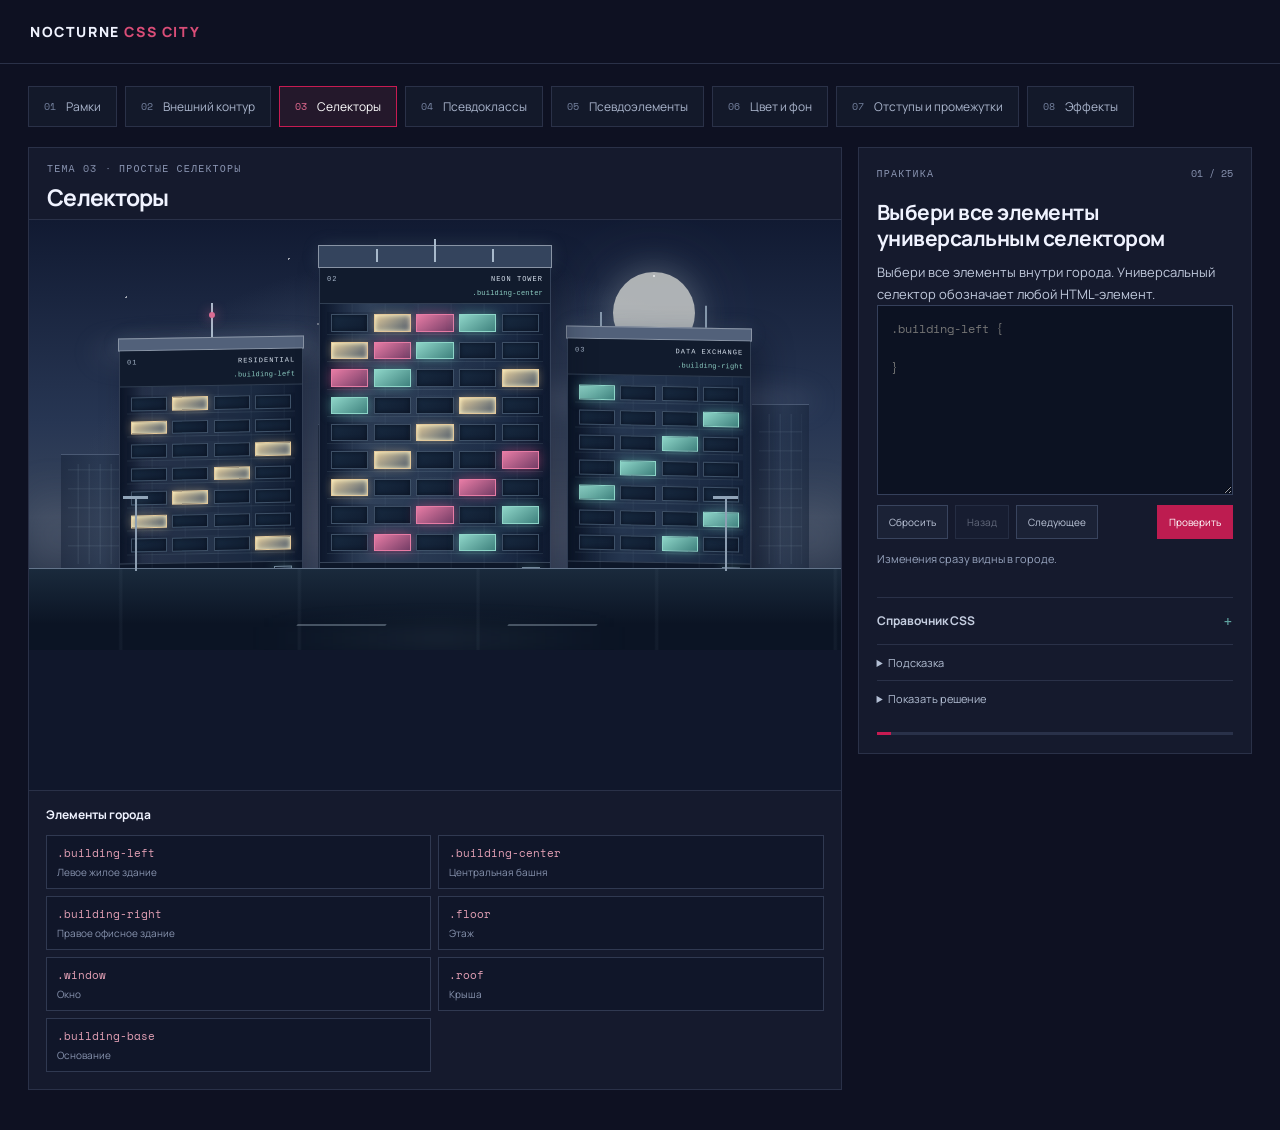
==== index.html @ a08a7c62 "Add dedicated pseudo-class and pseudo-element topic tabs" ====
<!doctype html>
<html lang="ru">
<head>
  <meta charset="utf-8">
  <meta name="viewport" content="width=device-width,initial-scale=1">
  <meta name="theme-color" content="#0e1122">
  <title>NOCTURNE CSS City</title>
  <link rel="stylesheet" href="./styles.css?v=d28ca17">
</head>
<body>
  <header class="topbar">
    <a class="brand" href="./">NOCTURNE <span>CSS CITY</span></a>
    
  </header>
  <main class="app">
    <nav class="topics" aria-label="Темы CSS">
      <button class="topic" data-topic="frame"><b>01</b><span>Рамки</span></button>
      <button class="topic" data-topic="outline"><b>02</b><span>Внешний контур</span></button>
      <button class="topic active" data-topic="selectors"><b>03</b><span>Селекторы</span></button>
      <button class="topic" data-topic="pseudoClasses"><b>04</b><span>Псевдоклассы</span></button>
      <button class="topic" data-topic="pseudoElements"><b>05</b><span>Псевдоэлементы</span></button>
      <button class="topic" data-topic="colors"><b>06</b><span>Цвет и фон</span></button>
      <button class="topic" data-topic="spacing"><b>07</b><span>Отступы и промежутки</span></button>
      <button class="topic" data-topic="effects"><b>08</b><span>Эффекты</span></button>
      
    </nav>
    <section class="workspace">
      <section class="scene-panel">
        <div class="panel-heading"><div><span class="kicker" id="topic-kicker">ТЕМА 01</span><h1 id="topic-title">Селекторы</h1></div></div>
        <iframe class="city-frame" src="./scenes/city/index.html" title="Городская сцена"></iframe>
        <div class="class-map">
          <div class="class-map-head"><strong>Элементы города</strong></div>
          <div class="class-list">
            <button class="class-chip" data-selector=".building-left"><code>.building-left</code><span>Левое жилое здание</span></button>
            <button class="class-chip" data-selector=".building-center"><code>.building-center</code><span>Центральная башня</span></button>
            <button class="class-chip" data-selector=".building-right"><code>.building-right</code><span>Правое офисное здание</span></button>
            <button class="class-chip" data-selector=".floor"><code>.floor</code><span>Этаж</span></button>
            <button class="class-chip" data-selector=".window"><code>.window</code><span>Окно</span></button>
            <button class="class-chip" data-selector=".roof"><code>.roof</code><span>Крыша</span></button>
            <button class="class-chip" data-selector=".building-base"><code>.building-base</code><span>Основание</span></button>
          </div>
        </div>
      </section>
      <aside class="task-panel">
        <div class="task-top"><span class="kicker">ПРАКТИКА</span><span id="task-count">01 / 13</span></div>
        <h2 id="task-title">Выбери элемент</h2>
        <p id="task-prompt">Выбери класс здания в списке и измени его стиль.</p>
        
        
        <textarea id="css-input" spellcheck="false" autocapitalize="off" autocomplete="off" placeholder=".building-left {&#10;  &#10;}"></textarea>
        <div class="editor-actions">
          <button id="reset" class="button secondary">Сбросить</button>
          <button id="previous" class="button secondary" disabled>Назад</button>
          <button id="skip" class="button secondary">Следующее</button>
          <button id="check" class="button primary">Проверить</button>
        </div>
        <p id="status" class="status" role="status" aria-live="polite">Изменения сразу видны в городе.</p>
        <details class="reference"><summary>Справочник CSS</summary><div id="reference-content" class="reference-content"></div></details>
        <details class="help"><summary>Подсказка</summary><p id="hint"></p></details>
        <details class="help"><summary>Показать решение</summary><pre id="solution"></pre><button id="insert" class="button secondary">Вставить в редактор</button></details>
        <div class="task-progress"><span id="progress"></span></div>
      </aside>
    </section>
  </main>
  <script src="./city-editor.js?v=task-navigation-20261126-5"></script>
</body>
</html>
---- styles.css ----
@import url('https://fonts.googleapis.com/css2?family=Manrope:wght@400;500;600;700;800&family=Space+Mono:wght@400;700&display=swap');
:root{color-scheme:dark;--bg:#0e1122;--panel:#151a2d;--panel2:#1a2035;--line:#2a3148;--muted:#8994b1;--text:#f0f3ff;--pink:#c71b52;--teal:#60a4a1;--mono:'Space Mono',monospace;--sans:'Manrope',system-ui,sans-serif}
*{box-sizing:border-box}body{margin:0;background:var(--bg);color:var(--text);font-family:var(--sans);min-height:100vh}button,textarea{font:inherit}.topbar{height:64px;padding:0 30px;border-bottom:1px solid var(--line);display:flex;align-items:center;justify-content:space-between}.brand{color:var(--text);text-decoration:none;font-size:14px;font-weight:800;letter-spacing:1.6px}.brand span{color:#d94d77}.kicker{font:10px var(--mono);letter-spacing:1.2px;color:var(--muted)}.app{max-width:1440px;margin:auto;padding:22px 28px 40px}.topics{display:flex;gap:8px;margin-bottom:16px;overflow-x:auto;padding-bottom:4px}.topic{display:flex;align-items:center;gap:10px;white-space:nowrap;background:#13192a;border:1px solid var(--line);color:#aab5cc;padding:11px 15px;cursor:pointer}.topic b{font:10px var(--mono);color:#74819e}.topic span{font-size:12px}.topic.active{border-color:var(--pink);background:#24182b;color:#fff}.topic.active b{color:#e46b91}.workspace{display:grid;grid-template-columns:minmax(0,1.65fr) minmax(300px,.8fr);gap:16px;align-items:start}.scene-panel,.task-panel{background:var(--panel);border:1px solid var(--line);min-width:0}.panel-heading{height:72px;padding:14px 18px;display:flex;align-items:center;justify-content:space-between;border-bottom:1px solid var(--line)}h1{font-size:23px;margin:4px 0 0;letter-spacing:-.7px}.city-frame{display:block;width:100%;height:clamp(390px,45vw,570px);border:0;background:#10172b}.class-map{padding:15px 17px 17px;border-top:1px solid var(--line)}.class-map-head{display:flex;justify-content:flex-start;gap:10px;align-items:baseline;margin-bottom:12px}.class-map-head strong{font-size:12px}.class-map-head span{font-size:10px;color:var(--muted)}.class-list{display:grid;grid-template-columns:repeat(2,minmax(0,1fr));gap:7px}.class-chip{display:flex;flex-direction:column;align-items:flex-start;gap:4px;text-align:left;padding:9px 10px;background:#101629;border:1px solid #303951;color:#aeb9d0;cursor:pointer;min-width:0}.class-chip:hover{border-color:var(--teal);background:#172631}.class-chip code{font:11px var(--mono);color:#e3a0b5}.class-chip span{font-size:10px;color:#8995b0}.task-panel{padding:18px;position:sticky;top:12px}.task-top{display:flex;justify-content:space-between;color:var(--muted);font:10px var(--mono)}h2{font-size:21px;line-height:1.25;margin:18px 0 9px;letter-spacing:-.5px}#task-prompt{font-size:13px;line-height:1.7;color:#c0c9dc;margin:0}textarea{display:block;width:100%;height:190px;resize:vertical;background:#0c1222;border:1px solid #35405b;color:#e9a4b9;padding:13px;font:12px/1.65 var(--mono);outline:none;tab-size:2}textarea:focus{border-color:#668e92}.editor-actions{display:flex;gap:7px;margin-top:10px}.button{border:1px solid #39445e;padding:9px 11px;font-size:10px;cursor:pointer;color:#c0c9dc;background:#1b2236}.button:hover{border-color:#7888a7}.button.primary{background:#bd1c50;border-color:#bd1c50;color:#fff;margin-left:auto}.button.primary:hover{background:#d42b62}.button:disabled{opacity:.45;cursor:default}.status{min-height:34px;font-size:11px;line-height:1.5;color:#98a5bf;margin:12px 0}.status.good{color:#86c4b4}.status.bad{color:#e58ba3}.help{border-top:1px solid var(--line);padding:10px 0;color:#b3bfd4;font-size:11px}.help summary{cursor:pointer}.help p{line-height:1.6;color:#9ca9c2}.help pre{white-space:pre-wrap;background:#0d1425;padding:10px;color:#e5a1b6;font:11px/1.6 var(--mono)}.help .button{margin-top:4px}.task-progress{height:3px;background:#293149;margin-top:16px}.task-progress span{display:block;width:25%;height:100%;background:var(--pink);transition:width .2s}
@media(max-width:850px){.workspace{grid-template-columns:1fr}.task-panel{position:static;grid-row:1}.city-frame{height:470px}.class-list{grid-template-columns:repeat(2,minmax(0,1fr))}}
@media(max-width:520px){.topbar{padding:0 15px}.app{padding:14px 10px 28px}.topic{padding:10px 12px}.city-frame{height:420px}.class-map-head{display:block}.class-map-head span{display:block;margin-top:4px}.class-list{grid-template-columns:1fr 1fr}.task-panel{padding:14px}textarea{height:155px}}

.reference{border-top:1px solid var(--line);padding:11px 0;color:#c5cee0;font-size:12px}
.reference>summary{cursor:pointer;list-style:none;display:flex;align-items:center;justify-content:space-between;font-weight:700}
.reference>summary::-webkit-details-marker{display:none}
.reference>summary:after{content:"+";font:16px var(--mono);color:var(--teal)}
.reference[open]>summary:after{content:"−"}
.reference-content{padding-top:10px}
.reference-group{padding:9px 0;border-top:1px solid #252d43}
.reference-group h3{font-size:11px;color:#8fc8c0;margin:0 0 7px}
.reference-item{display:grid;grid-template-columns:minmax(105px,.8fr) 1.5fr;gap:8px;padding:5px 0;align-items:start}
.reference-item code{font:10px var(--mono);color:#e5a2b9;overflow-wrap:anywhere}
.reference-item p{font-size:10px;line-height:1.5;color:#aab6cd;margin:0}
.reference-item p code{color:#d7c2ce}
.reference-note{font-size:10px;line-height:1.5;color:#7f8da9;margin:8px 0 0}

.reference-property{border-top:1px solid #222b40;padding:7px 0}
.reference-property>summary{display:grid;grid-template-columns:minmax(95px,.72fr) 1.6fr 14px;gap:9px;align-items:start;cursor:pointer;list-style:none}
.reference-property>summary::-webkit-details-marker,.reference-part>summary::-webkit-details-marker{display:none}
.reference-property>summary:after{content:"+";grid-column:3;grid-row:1;color:var(--teal);font:13px var(--mono);text-align:right}
.reference-property[open]>summary:after{content:"−"}
.reference-property>summary code{font:10px var(--mono);color:#e5a2b9;overflow-wrap:anywhere}
.reference-property>summary span{font-size:10px;line-height:1.5;color:#aab6cd}
.reference-parts{margin:9px 0 2px 10px;padding-left:12px;border-left:1px solid #34435a}
.reference-part{padding:5px 0;border-top:1px solid #202a40}
.reference-part>summary{cursor:pointer;list-style:none;display:flex;align-items:center;justify-content:space-between;color:#8fc8c0;font-size:10px;font-weight:600}
.reference-part>summary:after{content:"+";font:12px var(--mono);color:#8fc8c0}
.reference-part[open]>summary:after{content:"−"}
.reference-part p{font-size:10px;line-height:1.55;color:#aab6cd;margin:6px 0 2px}
@media(max-width:520px){.reference-property>summary{grid-template-columns:minmax(0,1fr) 14px;gap:3px}.reference-property>summary code{grid-column:1;grid-row:1;font-size:10px}.reference-property>summary span{grid-column:1;grid-row:2}.reference-property>summary:after{grid-column:2;grid-row:1}.reference-parts{margin-left:5px}.reference-part{display:block}}
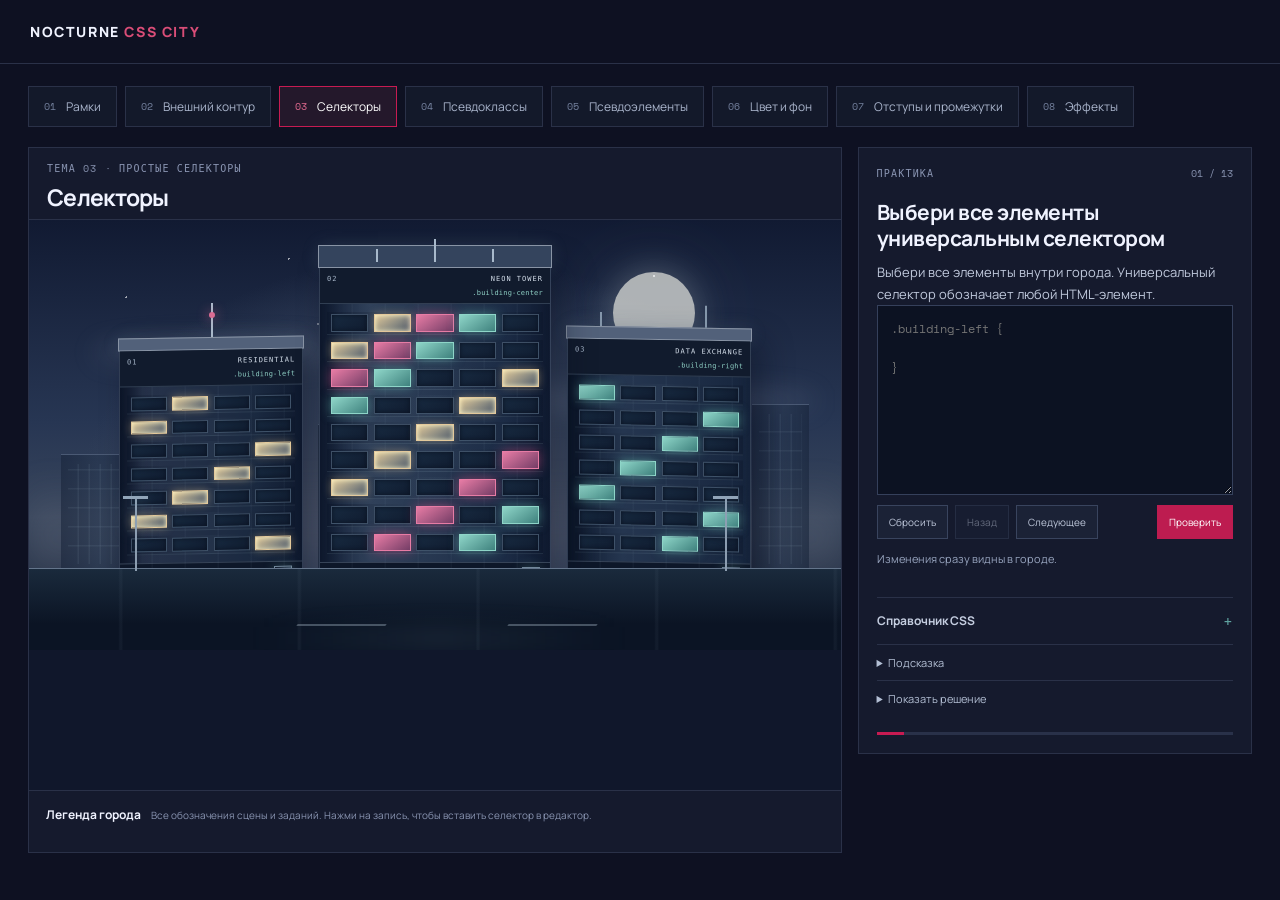
==== commit 3b7c716d: "ui: replace partial class map with shared city legend" ====
--- a/index.html
+++ b/index.html
@@ -28,18 +28,13 @@
       <section class="scene-panel">
         <div class="panel-heading"><div><span class="kicker" id="topic-kicker">ТЕМА 01</span><h1 id="topic-title">Селекторы</h1></div></div>
         <iframe class="city-frame" src="./scenes/city/index.html" title="Городская сцена"></iframe>
-        <div class="class-map">
-          <div class="class-map-head"><strong>Элементы города</strong></div>
-          <div class="class-list">
-            <button class="class-chip" data-selector=".building-left"><code>.building-left</code><span>Левое жилое здание</span></button>
-            <button class="class-chip" data-selector=".building-center"><code>.building-center</code><span>Центральная башня</span></button>
-            <button class="class-chip" data-selector=".building-right"><code>.building-right</code><span>Правое офисное здание</span></button>
-            <button class="class-chip" data-selector=".floor"><code>.floor</code><span>Этаж</span></button>
-            <button class="class-chip" data-selector=".window"><code>.window</code><span>Окно</span></button>
-            <button class="class-chip" data-selector=".roof"><code>.roof</code><span>Крыша</span></button>
-            <button class="class-chip" data-selector=".building-base"><code>.building-base</code><span>Основание</span></button>
+        <section class="class-map" aria-labelledby="city-legend-title">
+          <div class="class-map-head">
+            <strong id="city-legend-title">Легенда города</strong>
+            <span>Все обозначения сцены и заданий. Нажми на запись, чтобы вставить селектор в редактор.</span>
           </div>
-        </div>
+          <div id="city-legend" class="city-legend" aria-live="polite"></div>
+        </section>
       </section>
       <aside class="task-panel">
         <div class="task-top"><span class="kicker">ПРАКТИКА</span><span id="task-count">01 / 13</span></div>
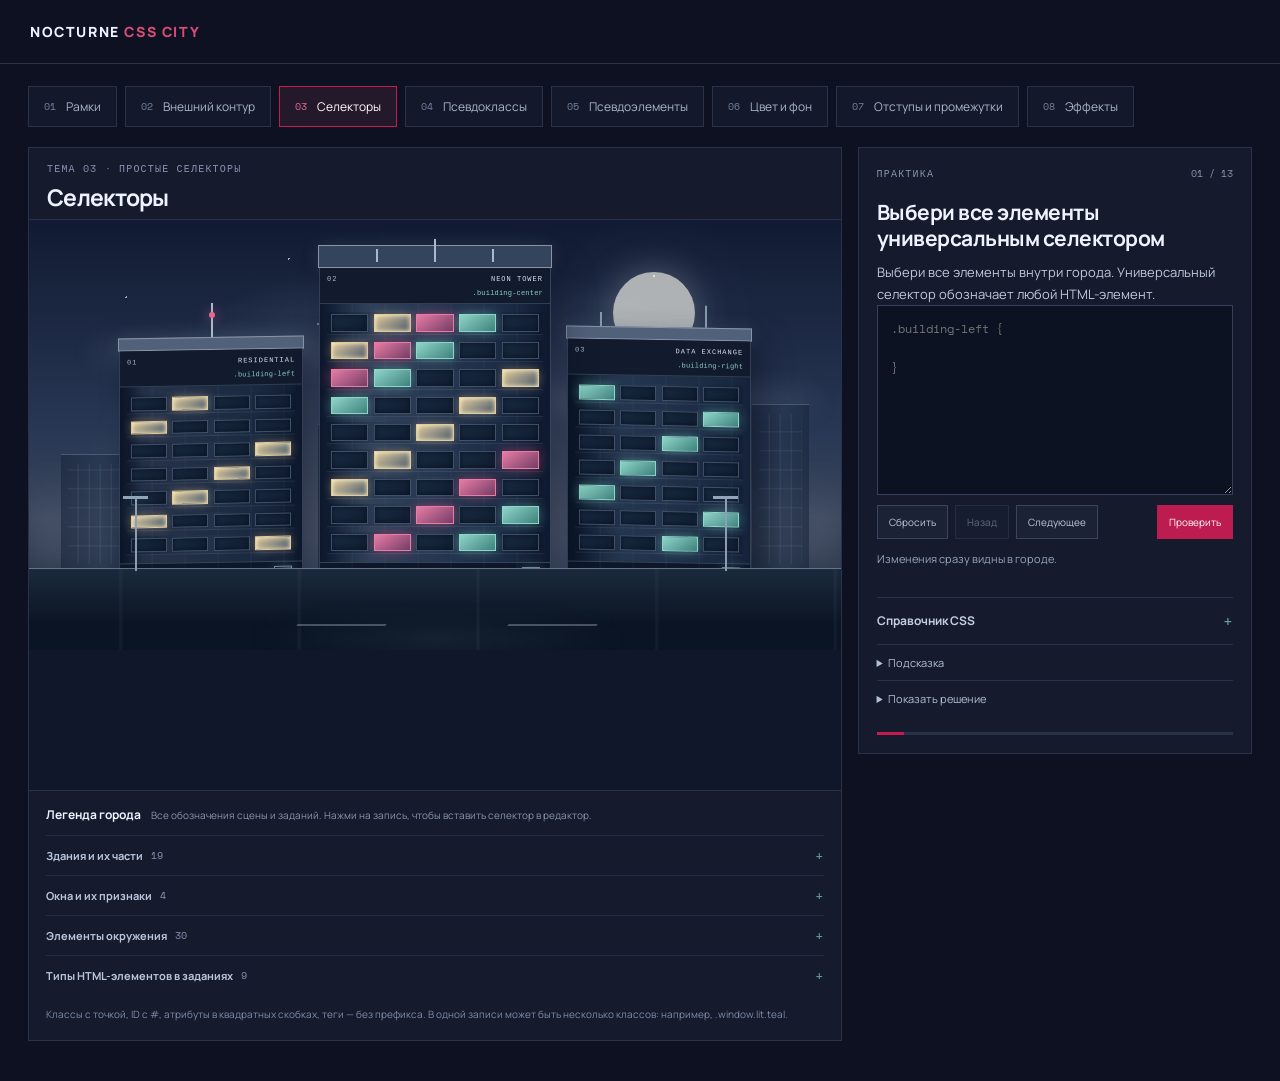
==== commit b81c9b2c: "Refresh CSS checker asset versions" ====
--- a/index.html
+++ b/index.html
@@ -27,7 +27,7 @@
     <section class="workspace">
       <section class="scene-panel">
         <div class="panel-heading"><div><span class="kicker" id="topic-kicker">ТЕМА 01</span><h1 id="topic-title">Селекторы</h1></div></div>
-        <iframe class="city-frame" src="./scenes/city/index.html" title="Городская сцена"></iframe>
+        <iframe class="city-frame" src="./scenes/city/index.html?v=property-checker-20261127-1" title="Городская сцена"></iframe>
         <section class="class-map" aria-labelledby="city-legend-title">
           <div class="class-map-head">
             <strong id="city-legend-title">Легенда города</strong>
@@ -57,6 +57,6 @@
       </aside>
     </section>
   </main>
-  <script src="./city-editor.js?v=task-navigation-20261126-5"></script>
+  <script src="./city-editor.js?v=property-checker-20261127-1"></script>
 </body>
 </html>
--- a/styles.css
+++ b/styles.css
@@ -32,3 +32,18 @@
 .reference-part[open]>summary:after{content:"−"}
 .reference-part p{font-size:10px;line-height:1.55;color:#aab6cd;margin:6px 0 2px}
 @media(max-width:520px){.reference-property>summary{grid-template-columns:minmax(0,1fr) 14px;gap:3px}.reference-property>summary code{grid-column:1;grid-row:1;font-size:10px}.reference-property>summary span{grid-column:1;grid-row:2}.reference-property>summary:after{grid-column:2;grid-row:1}.reference-parts{margin-left:5px}.reference-part{display:block}}
+
+/* Общая легенда сцены */
+.legend-group{border-top:1px solid #252d43;padding:9px 0}
+.legend-group>summary{display:flex;align-items:center;justify-content:space-between;cursor:pointer;list-style:none;color:#b9c5dc;font-size:11px;font-weight:700}
+.legend-group>summary::-webkit-details-marker{display:none}
+.legend-group>summary:after{content:"+";font:14px var(--mono);color:var(--teal);margin-left:auto;padding-left:10px}
+.legend-group[open]>summary:after{content:"−"}
+.legend-group>summary span{font:10px var(--mono);color:var(--muted);margin-left:8px}
+.legend-group .class-list{padding-top:9px}
+.class-chip{gap:5px}
+.class-chip span{display:flex;flex-direction:column;gap:3px;line-height:1.45}
+.class-chip span strong{font-size:10px;color:#c7d2e8;font-weight:700}
+.class-chip span{font-size:9px}
+.legend-note{font-size:10px;line-height:1.55;color:#7f8da9;margin:12px 0 0}
+@media(max-width:520px){.legend-group .class-list{grid-template-columns:1fr}}
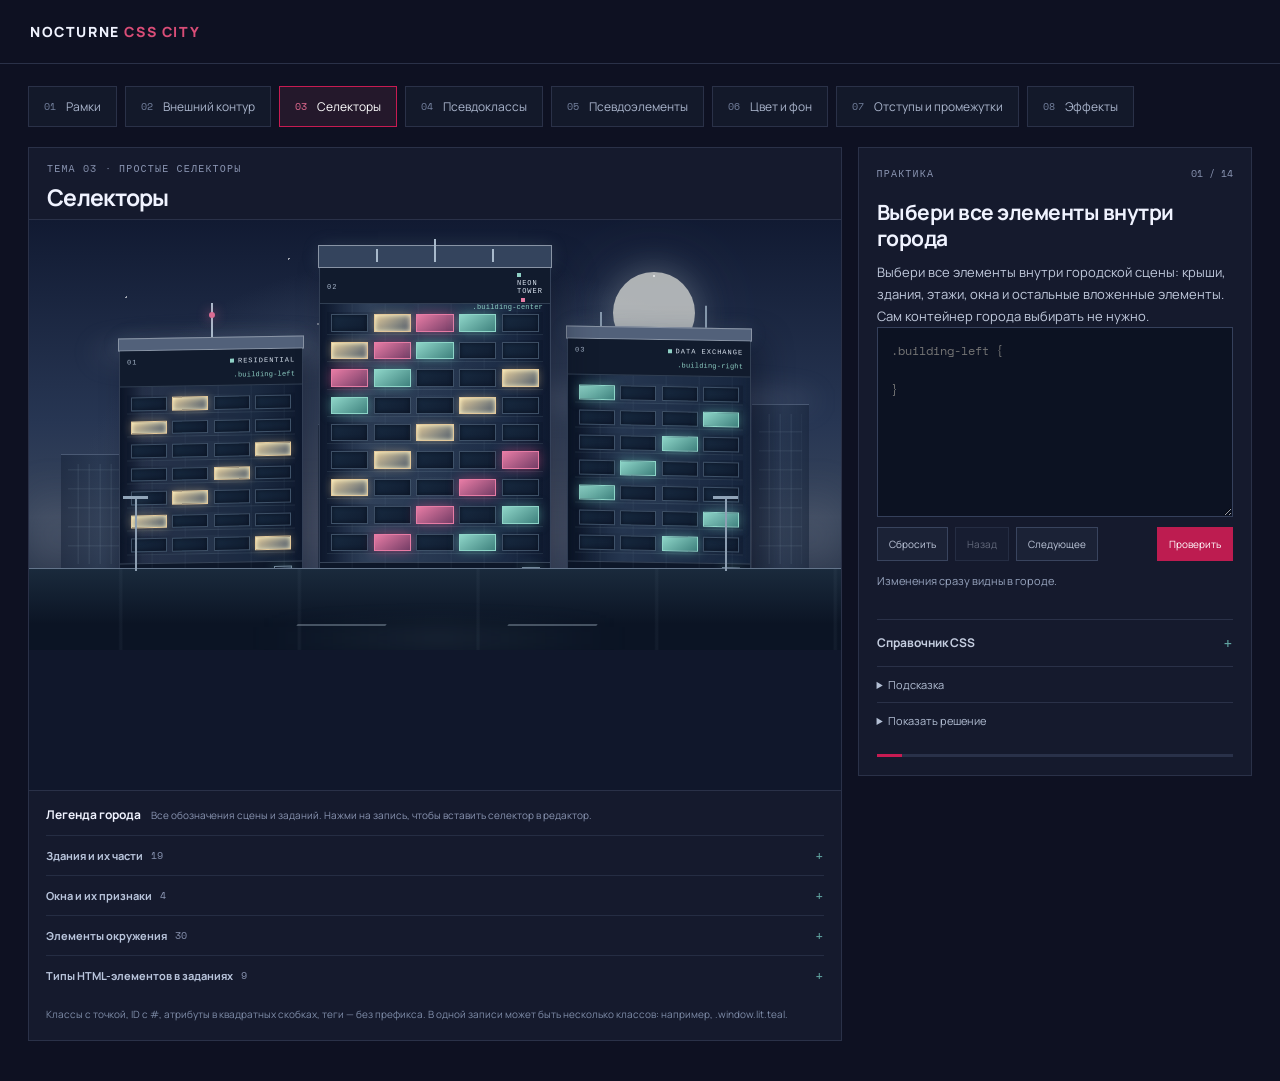
==== commit 30966680: "Refresh asset versions after exercise audit fixes" ====
--- a/index.html
+++ b/index.html
@@ -27,7 +27,7 @@
     <section class="workspace">
       <section class="scene-panel">
         <div class="panel-heading"><div><span class="kicker" id="topic-kicker">ТЕМА 01</span><h1 id="topic-title">Селекторы</h1></div></div>
-        <iframe class="city-frame" src="./scenes/city/index.html?v=property-checker-20261127-1" title="Городская сцена"></iframe>
+        <iframe class="city-frame" src="./scenes/city/index.html?v=exercise-audit-fixes-20261128-1" title="Городская сцена"></iframe>
         <section class="class-map" aria-labelledby="city-legend-title">
           <div class="class-map-head">
             <strong id="city-legend-title">Легенда города</strong>
@@ -57,6 +57,6 @@
       </aside>
     </section>
   </main>
-  <script src="./city-editor.js?v=property-checker-20261127-1"></script>
+  <script src="./city-editor.js?v=exercise-audit-fixes-20261128-1"></script>
 </body>
 </html>
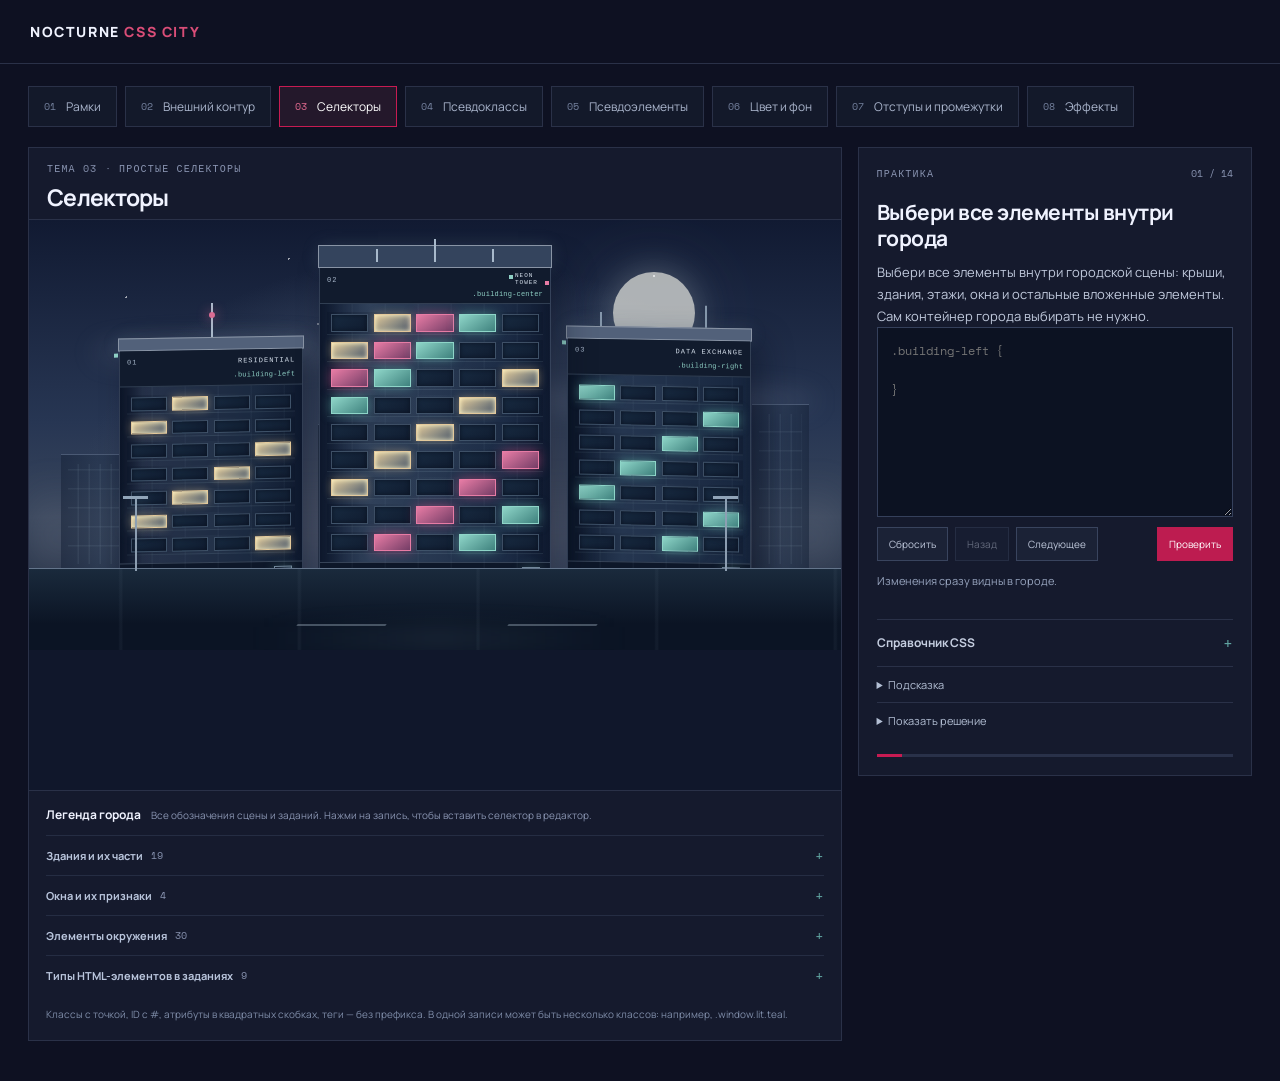
==== commit 59e4e453: "Refresh asset version after final selector feedback changes" ====
--- a/index.html
+++ b/index.html
@@ -27,7 +27,7 @@
     <section class="workspace">
       <section class="scene-panel">
         <div class="panel-heading"><div><span class="kicker" id="topic-kicker">ТЕМА 01</span><h1 id="topic-title">Селекторы</h1></div></div>
-        <iframe class="city-frame" src="./scenes/city/index.html?v=exercise-audit-fixes-20261128-1" title="Городская сцена"></iframe>
+        <iframe class="city-frame" src="./scenes/city/index.html?v=exercise-audit-fixes-20261128-2" title="Городская сцена"></iframe>
         <section class="class-map" aria-labelledby="city-legend-title">
           <div class="class-map-head">
             <strong id="city-legend-title">Легенда города</strong>
@@ -57,6 +57,6 @@
       </aside>
     </section>
   </main>
-  <script src="./city-editor.js?v=exercise-audit-fixes-20261128-1"></script>
+  <script src="./city-editor.js?v=exercise-audit-fixes-20261128-2"></script>
 </body>
 </html>
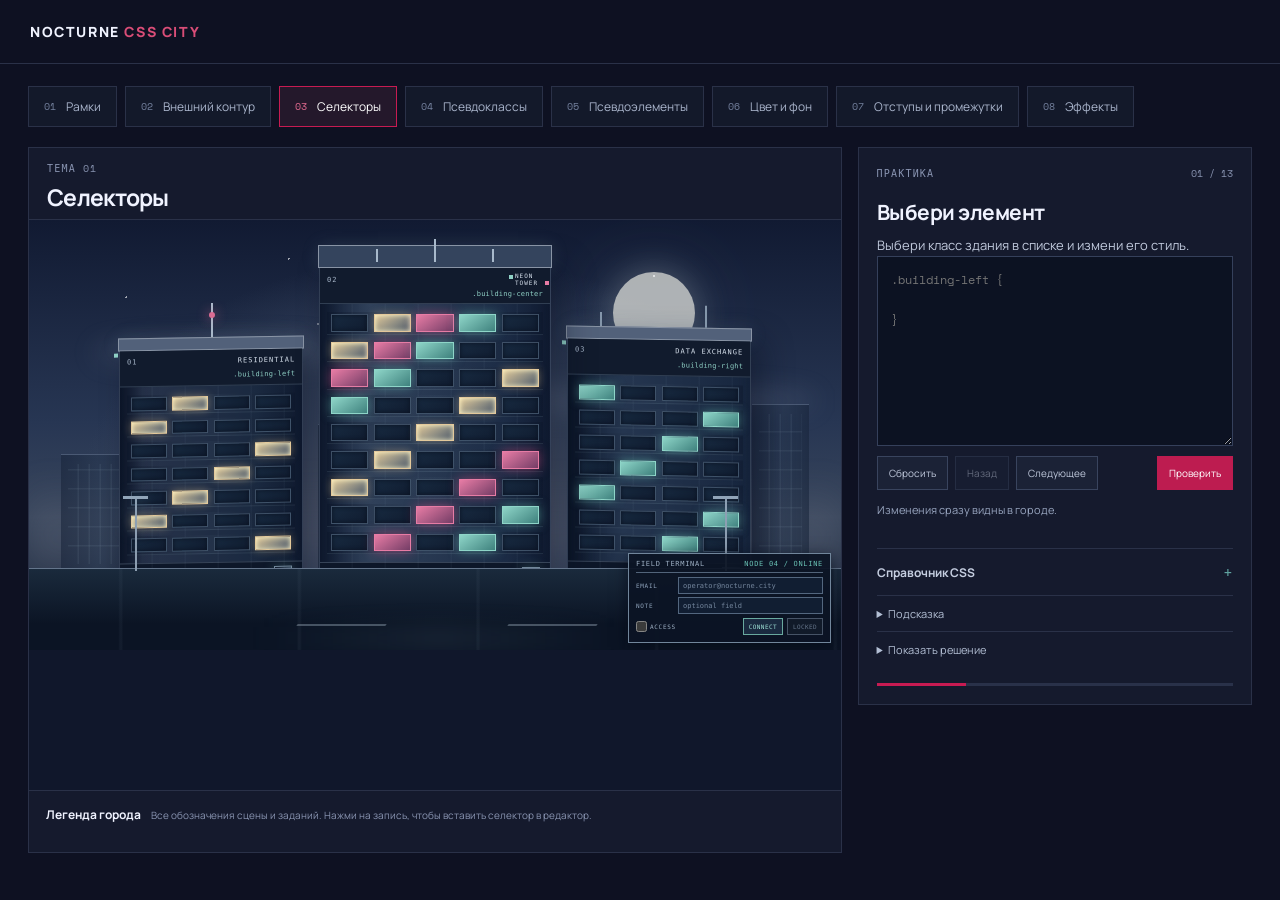
==== commit be96b560: "Refresh city scene assets for form-state controls" ====
--- a/index.html
+++ b/index.html
@@ -27,7 +27,7 @@
     <section class="workspace">
       <section class="scene-panel">
         <div class="panel-heading"><div><span class="kicker" id="topic-kicker">ТЕМА 01</span><h1 id="topic-title">Селекторы</h1></div></div>
-        <iframe class="city-frame" src="./scenes/city/index.html?v=exercise-audit-fixes-20261128-2" title="Городская сцена"></iframe>
+        <iframe class="city-frame" src="./scenes/city/index.html?v=form-state-controls-20261128-1" title="Городская сцена"></iframe>
         <section class="class-map" aria-labelledby="city-legend-title">
           <div class="class-map-head">
             <strong id="city-legend-title">Легенда города</strong>
@@ -57,6 +57,6 @@
       </aside>
     </section>
   </main>
-  <script src="./city-editor.js?v=exercise-audit-fixes-20261128-2"></script>
+  <script src="./city-editor.js?v=form-state-controls-20261128-1"></script>
 </body>
 </html>
